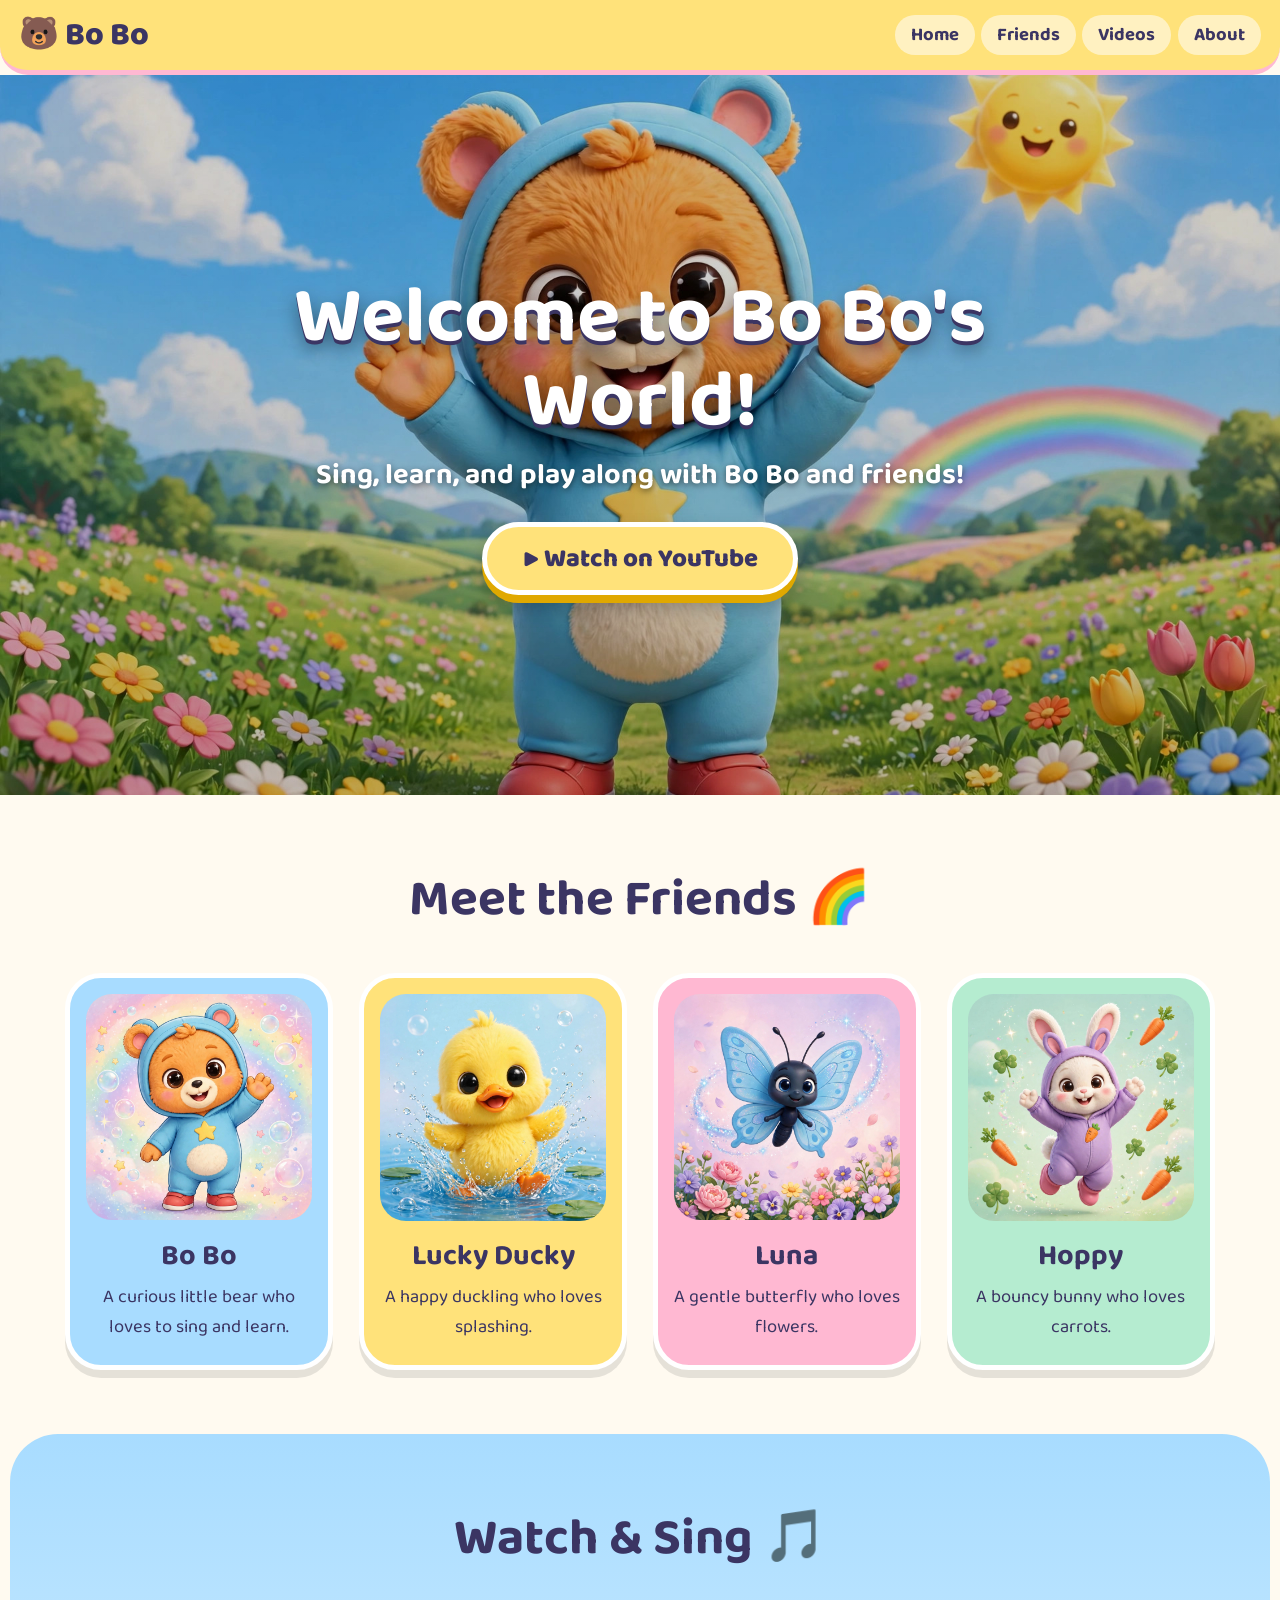
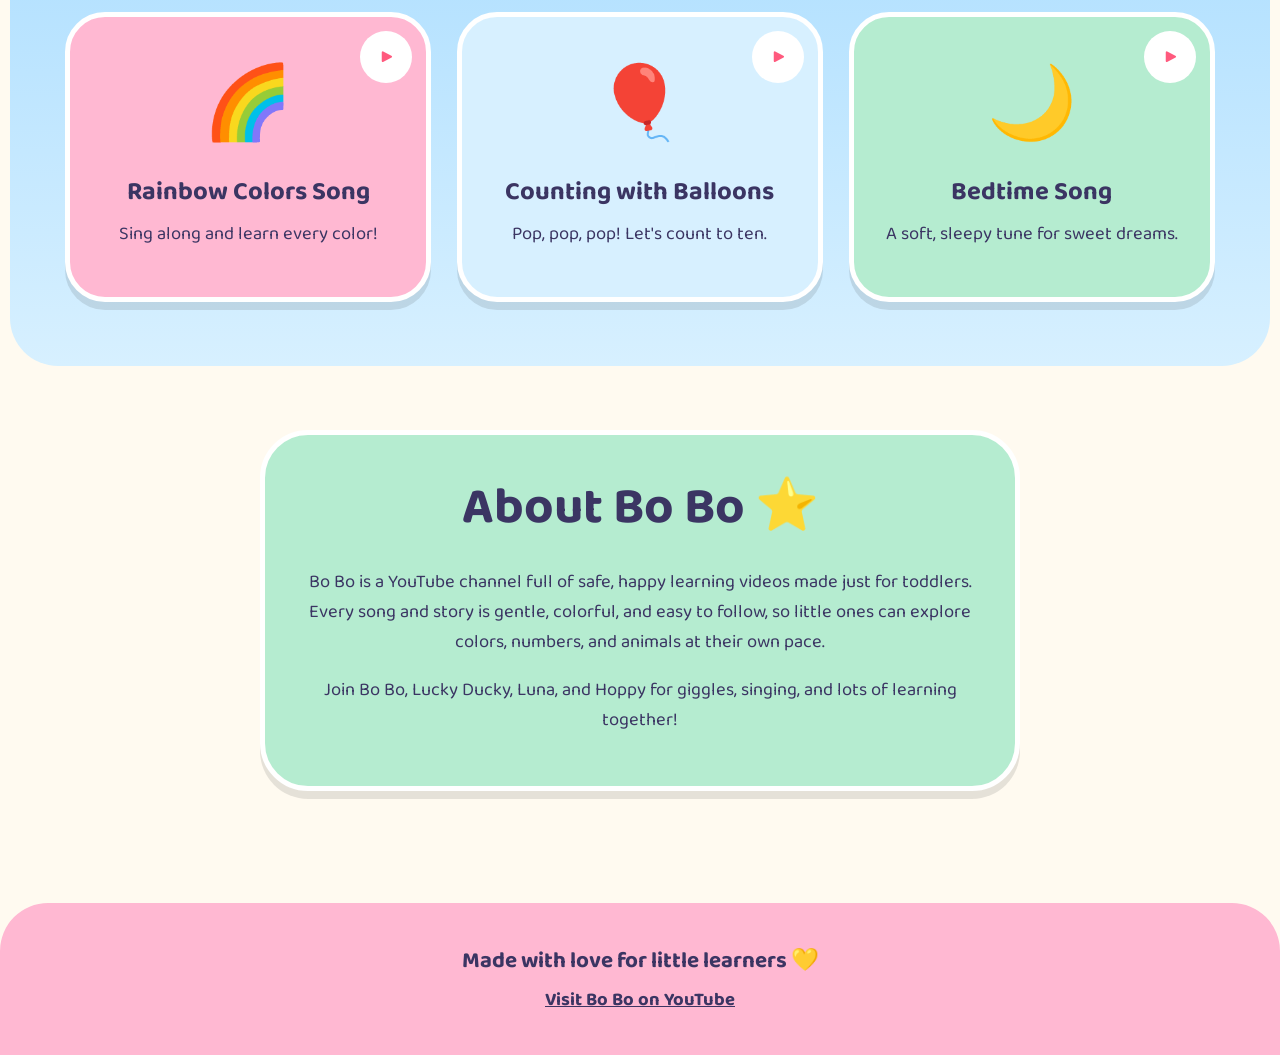
==== index.html @ 6aa61201 "Bo Bo kids channel website v1 Co-Authored-By: Claude Sonnet 5.5 <noreply@anthropic.com>" ====
<!DOCTYPE html>
<html lang="en">
<head>
  <meta charset="UTF-8">
  <meta name="viewport" content="width=device-width, initial-scale=1">
  <title>Bo Bo – Songs, Learning &amp; Fun for Little Ones</title>
  <meta name="description" content="Sing, learn, and play along with Bo Bo and friends! Safe, happy learning videos for toddlers.">
  <link rel="preconnect" href="https://fonts.googleapis.com">
  <link rel="preconnect" href="https://fonts.gstatic.com" crossorigin>
  <link href="https://fonts.googleapis.com/css2?family=Baloo+2:wght@500;700;800&display=swap" rel="stylesheet">
  <link rel="stylesheet" href="styles.css">
</head>
<body>
  <header class="nav">
    <a class="logo" href="#home">🐻 Bo Bo</a>
    <nav>
      <a href="#home">Home</a>
      <a href="#friends">Friends</a>
      <a href="#videos">Videos</a>
      <a href="#about">About</a>
    </nav>
  </header>

  <main>
    <section id="home" class="hero">
      <div class="hero-content">
        <h1>Welcome to Bo Bo's World!</h1>
        <p>Sing, learn, and play along with Bo Bo and friends!</p>
        <a id="hero-btn" class="btn" href="https://www.youtube.com/channel/UCHbtrDedNTomZWwjnlMiWlQ" target="_blank" rel="noopener">▶ Watch on YouTube</a>
      </div>
    </section>

    <section id="friends" class="section">
      <h2>Meet the Friends 🌈</h2>
      <div class="cards">
        <article class="card c-blue">
          <img src="images/bobo-card.jpg" alt="Bo Bo the little bear" loading="lazy">
          <h3>Bo Bo</h3>
          <p>A curious little bear who loves to sing and learn.</p>
        </article>
        <article class="card c-yellow">
          <img src="images/lucky-ducky-card.jpg" alt="Lucky Ducky the duckling" loading="lazy">
          <h3>Lucky Ducky</h3>
          <p>A happy duckling who loves splashing.</p>
        </article>
        <article class="card c-pink">
          <img src="images/luna-card.jpg" alt="Luna the butterfly" loading="lazy">
          <h3>Luna</h3>
          <p>A gentle butterfly who loves flowers.</p>
        </article>
        <article class="card c-mint">
          <img src="images/hoppy-card.jpg" alt="Hoppy the bunny" loading="lazy">
          <h3>Hoppy</h3>
          <p>A bouncy bunny who loves carrots.</p>
        </article>
      </div>
    </section>

    <section id="videos" class="section alt">
      <h2>Watch &amp; Sing 🎵</h2>
      <div class="videos">
        <a class="video v-pink" href="https://www.youtube.com/channel/UCHbtrDedNTomZWwjnlMiWlQ" target="_blank" rel="noopener">
          <span class="play">▶</span>
          <span class="emoji">🌈</span>
          <h3>Rainbow Colors Song</h3>
          <p>Sing along and learn every color!</p>
        </a>
        <a class="video v-blue" href="https://www.youtube.com/channel/UCHbtrDedNTomZWwjnlMiWlQ" target="_blank" rel="noopener">
          <span class="play">▶</span>
          <span class="emoji">🎈</span>
          <h3>Counting with Balloons</h3>
          <p>Pop, pop, pop! Let's count to ten.</p>
        </a>
        <a class="video v-mint" href="https://www.youtube.com/channel/UCHbtrDedNTomZWwjnlMiWlQ" target="_blank" rel="noopener">
          <span class="play">▶</span>
          <span class="emoji">🌙</span>
          <h3>Bedtime Song</h3>
          <p>A soft, sleepy tune for sweet dreams.</p>
        </a>
      </div>
    </section>

    <section id="about" class="section">
      <div class="about">
        <h2>About Bo Bo ⭐</h2>
        <p>Bo Bo is a YouTube channel full of safe, happy learning videos made just for toddlers. Every song and story is gentle, colorful, and easy to follow, so little ones can explore colors, numbers, and animals at their own pace.</p>
        <p>Join Bo Bo, Lucky Ducky, Luna, and Hoppy for giggles, singing, and lots of learning together!</p>
      </div>
    </section>
  </main>

  <footer>
    <p>Made with love for little learners 💛</p>
    <a href="https://www.youtube.com/channel/UCHbtrDedNTomZWwjnlMiWlQ" target="_blank" rel="noopener">Visit Bo Bo on YouTube</a>
  </footer>

  <script src="script.js"></script>
</body>
</html>
---- styles.css ----
:root {
  --sky: #a8dcff;
  --sun: #ffe27a;
  --pink: #ffb8d2;
  --mint: #b5ecd0;
  --ink: #3b3563;
  --font: 'Baloo 2', 'Baloo', 'Comic Sans MS', 'Chalkboard SE', sans-serif;
}

* { box-sizing: border-box; }
html { scroll-behavior: smooth; scroll-padding-top: 80px; }

body {
  margin: 0;
  font-family: var(--font);
  font-size: 1.15rem;
  color: var(--ink);
  background: #fffaf0;
}

img { max-width: 100%; display: block; }

/* Nav */
.nav {
  position: sticky; top: 0; z-index: 10;
  display: flex; align-items: center; justify-content: space-between;
  flex-wrap: wrap; gap: .5rem;
  padding: .6rem 1.2rem;
  background: var(--sun);
  border-bottom: 5px solid var(--pink);
  border-radius: 0 0 28px 28px;
}
.logo {
  font-size: 2rem; font-weight: 800; color: var(--ink); text-decoration: none;
}
.nav nav { display: flex; gap: .4rem; flex-wrap: wrap; }
.nav nav a {
  color: var(--ink); text-decoration: none; font-weight: 700;
  padding: .3rem 1rem; border-radius: 999px; background: #fff8;
  transition: transform .2s, background .2s;
}
.nav nav a:hover { background: var(--mint); transform: scale(1.1) rotate(-3deg); }

/* Hero */
.hero {
  min-height: 80vh;
  display: flex; align-items: center; justify-content: center;
  text-align: center;
  padding: 3rem 1.2rem;
  background: linear-gradient(#0000002a, #00000040), url('images/bobo-hero.jpg') center / cover no-repeat;
  color: #fff;
}
.hero-content { max-width: 760px; }
.hero h1 {
  margin: 0 0 .5rem;
  font-size: clamp(2.4rem, 8vw, 5rem);
  line-height: 1.05;
  text-shadow: 0 4px 0 var(--ink), 0 8px 18px #0006;
}
.hero p {
  font-size: clamp(1.2rem, 3.5vw, 1.8rem); font-weight: 700;
  text-shadow: 0 2px 6px #0008; margin: 0 0 1.5rem;
}
.btn {
  display: inline-block;
  font-family: inherit; font-size: 1.6rem; font-weight: 800;
  color: var(--ink); text-decoration: none;
  background: var(--sun);
  padding: .7rem 2.2rem;
  border-radius: 999px;
  border: 5px solid #fff;
  box-shadow: 0 8px 0 #e0a800, 0 12px 20px #0004;
  transition: transform .15s, box-shadow .15s;
}
.btn:hover { transform: translateY(-4px) scale(1.05); }
.btn:active { transform: translateY(6px); box-shadow: 0 2px 0 #e0a800; }

/* Sections */
.section { padding: 4rem 1.2rem; text-align: center; }
.section.alt { background: linear-gradient(var(--sky), #d7f0ff); border-radius: 48px; margin: 0 .6rem; }
.section h2 { font-size: clamp(2rem, 6vw, 3.2rem); margin: 0 0 2rem; }

.cards, .videos {
  display: grid; gap: 1.6rem; max-width: 1150px; margin: 0 auto;
  grid-template-columns: repeat(auto-fit, minmax(240px, 1fr));
}

.card {
  padding: 1rem 1rem 1.4rem;
  border-radius: 36px;
  border: 5px solid #fff;
  box-shadow: 0 8px 0 #0000001a;
  transition: transform .25s, box-shadow .25s;
  animation: float 4s ease-in-out infinite;
}
.card:nth-child(2) { animation-delay: -1s; }
.card:nth-child(3) { animation-delay: -2s; }
.card:nth-child(4) { animation-delay: -3s; }
.card img { border-radius: 26px; width: 100%; aspect-ratio: 1; object-fit: cover; }
.card h3 { font-size: 1.8rem; margin: .8rem 0 .2rem; }
.card p { margin: 0; }
.card:hover {
  animation-play-state: paused;
  transform: translateY(-12px) rotate(-3deg) scale(1.04);
  box-shadow: 0 18px 0 #0000001a;
}
.card:nth-child(even):hover { transform: translateY(-12px) rotate(3deg) scale(1.04); }
.c-blue { background: var(--sky); }
.c-yellow { background: var(--sun); }
.c-pink { background: var(--pink); }
.c-mint { background: var(--mint); }

@keyframes float {
  0%, 100% { translate: 0 0; }
  50% { translate: 0 -8px; }
}

/* Videos */
.video {
  position: relative; display: block;
  padding: 2rem 1.2rem; color: var(--ink); text-decoration: none;
  border-radius: 40px; border: 5px solid #fff;
  box-shadow: 0 8px 0 #0000001a;
  transition: transform .25s;
}
.video:hover { transform: translateY(-8px) rotate(2deg) scale(1.03); }
.video .emoji { font-size: 4.5rem; display: block; }
.video h3 { font-size: 1.6rem; margin: .4rem 0; }
.video p { margin: 0 0 1rem; }
.play {
  position: absolute; top: 14px; right: 14px;
  width: 52px; height: 52px; border-radius: 50%;
  background: #fff; display: grid; place-items: center;
  font-size: 1.3rem; color: #ff5a7e;
}
.v-pink { background: var(--pink); }
.v-blue { background: #d7f0ff; }
.v-mint { background: var(--mint); }

/* About */
.about {
  max-width: 760px; margin: 0 auto; padding: 2rem 1.6rem;
  background: var(--mint); border-radius: 48px; border: 5px solid #fff;
  box-shadow: 0 8px 0 #0000001a;
}
.about h2 { margin-bottom: 1rem; }

/* Footer */
footer {
  text-align: center; padding: 2.5rem 1rem;
  background: var(--pink); margin-top: 3rem;
  border-radius: 48px 48px 0 0; font-weight: 700;
}
footer p { margin: 0 0 .4rem; font-size: 1.4rem; }
footer a { color: var(--ink); }

/* Confetti */
.confetti {
  position: fixed; top: 0; left: 0; z-index: 100; pointer-events: none;
  width: 12px; height: 12px; border-radius: 3px;
}

@media (max-width: 560px) {
  .nav { justify-content: center; }
  .btn { font-size: 1.3rem; padding: .6rem 1.6rem; }
}

@media (prefers-reduced-motion: reduce) {
  html { scroll-behavior: auto; }
  .card { animation: none; }
}
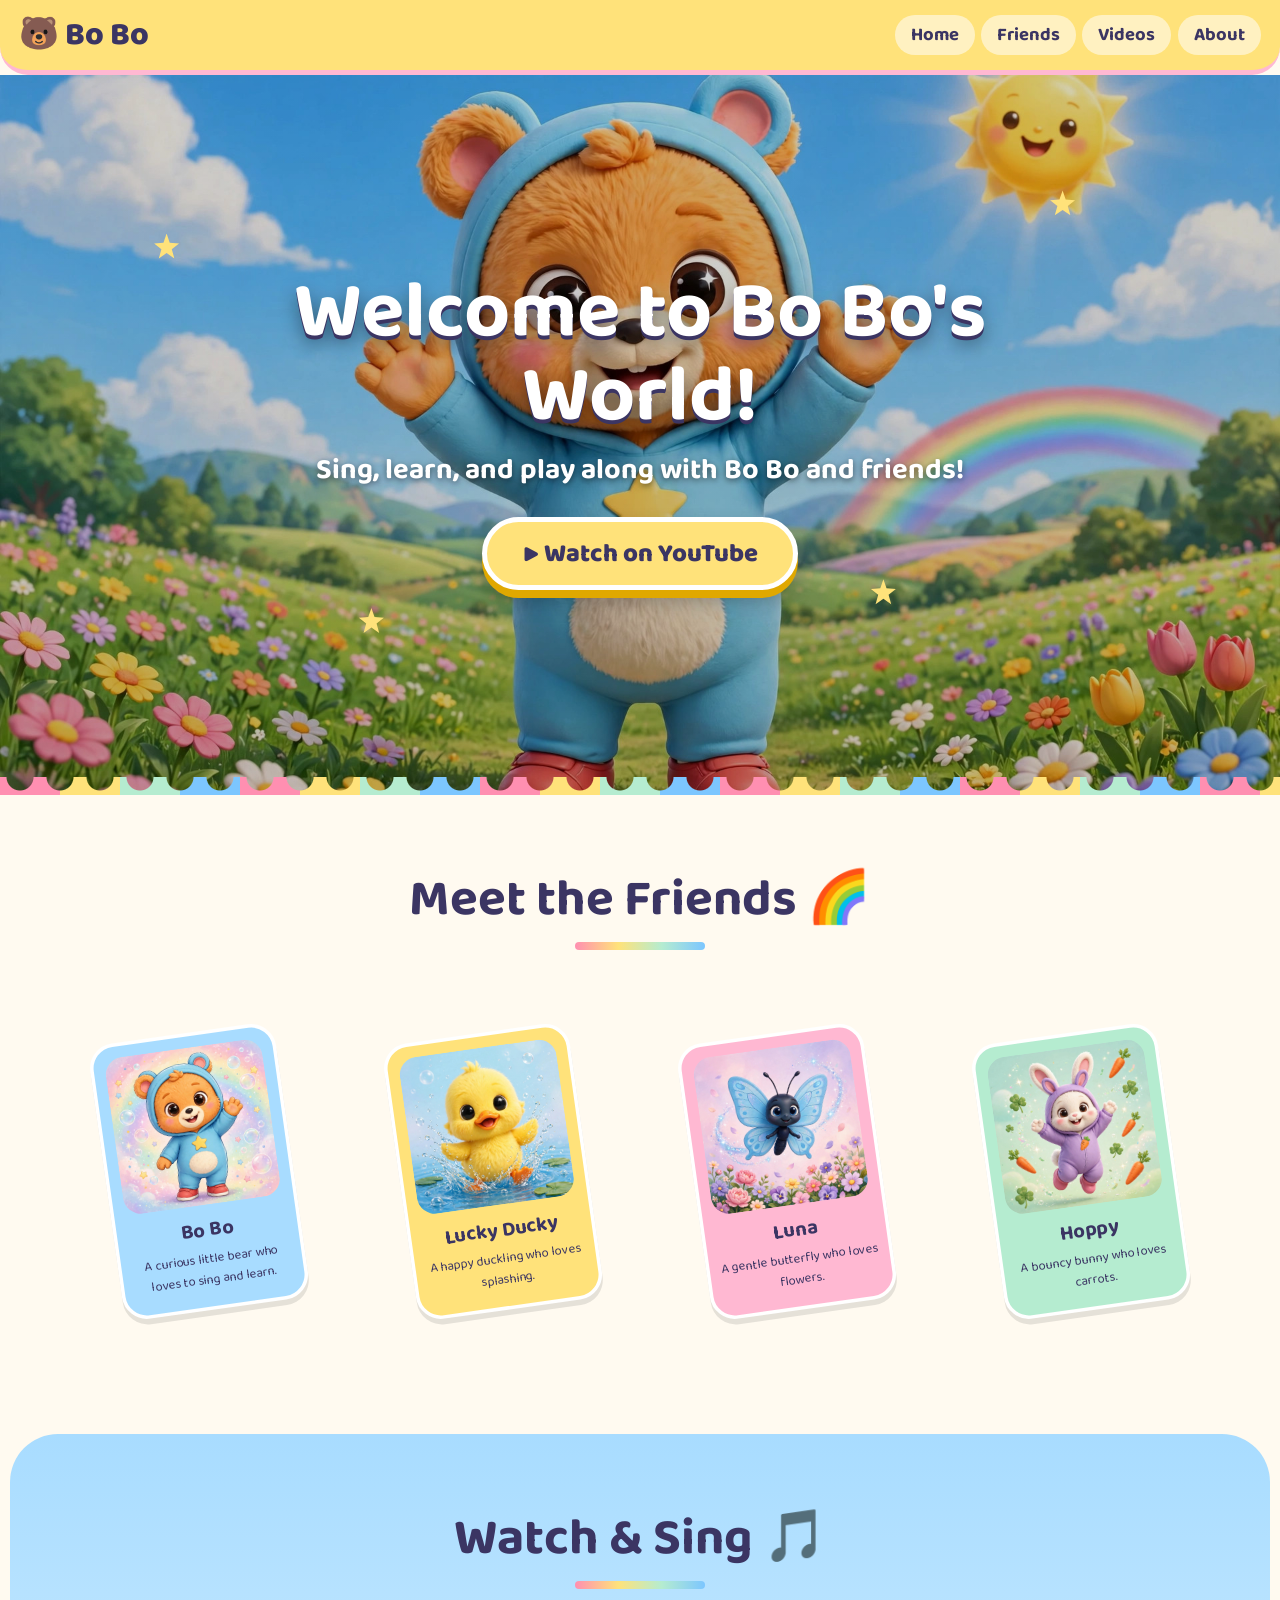
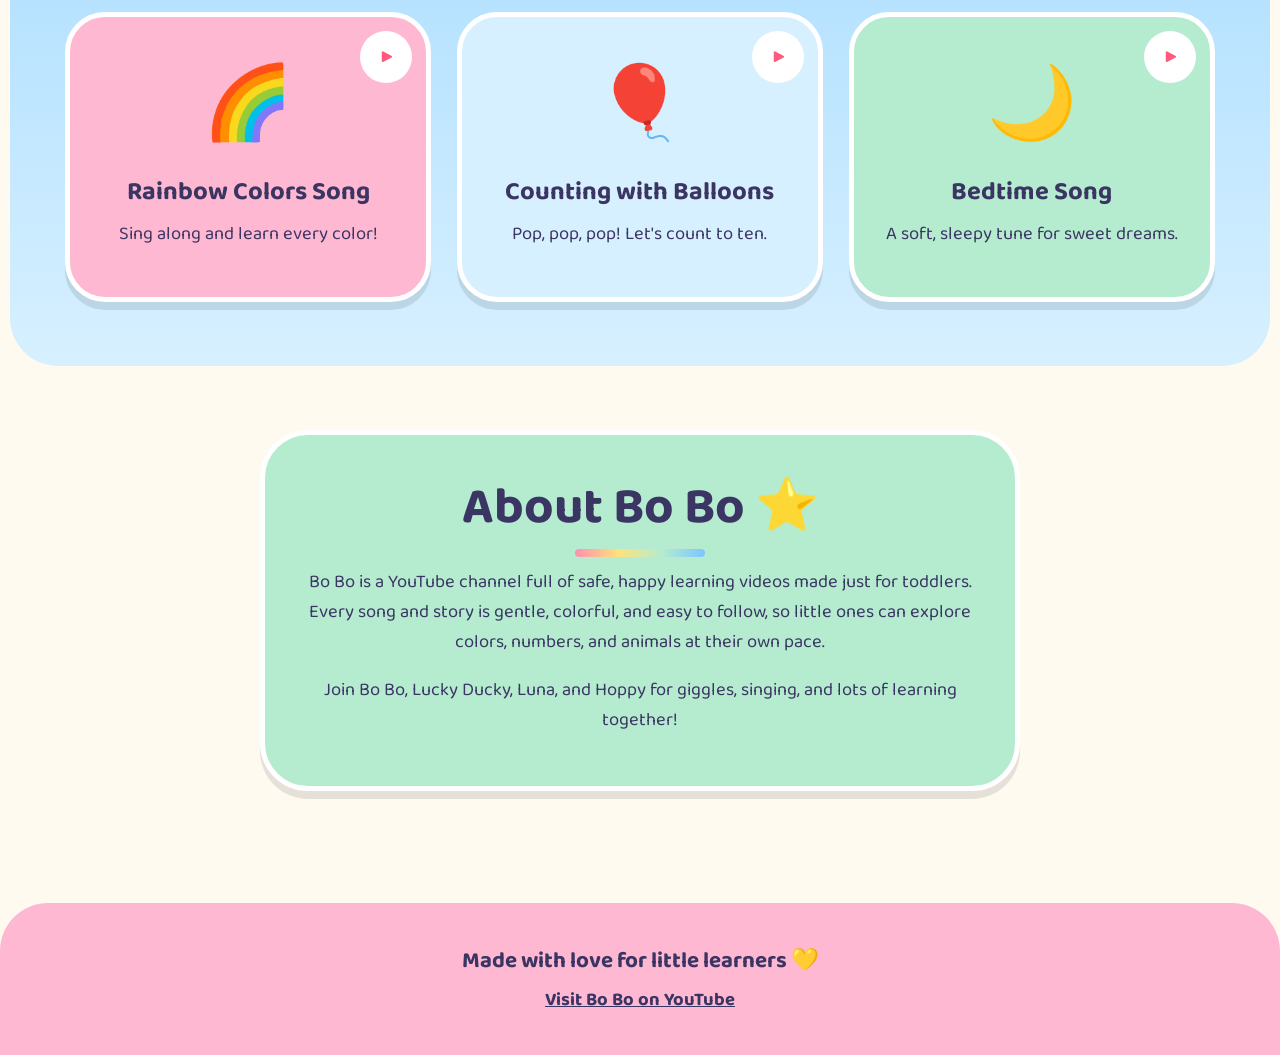
==== commit 4add71d8: "UI animation upgrade + mobile nav fit Co-Authored-By: Claude Sonnet 5.5 <noreply@anthropic.com>" ====
--- a/index.html
+++ b/index.html
@@ -9,6 +9,7 @@
   <link rel="preconnect" href="https://fonts.gstatic.com" crossorigin>
   <link href="https://fonts.googleapis.com/css2?family=Baloo+2:wght@500;700;800&display=swap" rel="stylesheet">
   <link rel="stylesheet" href="styles.css">
+  <script>document.documentElement.classList.add('js');</script>
 </head>
 <body>
   <header class="nav">
@@ -23,6 +24,21 @@
 
   <main>
     <section id="home" class="hero">
+      <div class="shapes" aria-hidden="true">
+        <span class="cloud" style="--top:8%;--dur:70s;--delay:-10s;--s:1"></span>
+        <span class="cloud" style="--top:38%;--dur:95s;--delay:-55s;--s:.7"></span>
+        <span class="cloud" style="--top:62%;--dur:80s;--delay:-30s;--s:.85"></span>
+        <span class="star" style="--x:12%;--y:22%;--dur:3s;--delay:-.4s"></span>
+        <span class="star" style="--x:82%;--y:16%;--dur:3.6s;--delay:-1.4s"></span>
+        <span class="star" style="--x:68%;--y:70%;--dur:2.8s;--delay:-2s"></span>
+        <span class="star" style="--x:28%;--y:74%;--dur:3.3s;--delay:-.9s"></span>
+        <span class="bubble" style="--x:8%;--size:34px;--dur:11s;--delay:-2s"></span>
+        <span class="bubble" style="--x:24%;--size:20px;--dur:8s;--delay:-6s"></span>
+        <span class="bubble" style="--x:46%;--size:44px;--dur:13s;--delay:-9s"></span>
+        <span class="bubble" style="--x:63%;--size:24px;--dur:9s;--delay:-4s"></span>
+        <span class="bubble" style="--x:80%;--size:38px;--dur:12s;--delay:-7s"></span>
+        <span class="bubble" style="--x:93%;--size:18px;--dur:7s;--delay:-1s"></span>
+      </div>
       <div class="hero-content">
         <h1>Welcome to Bo Bo's World!</h1>
         <p>Sing, learn, and play along with Bo Bo and friends!</p>
--- a/styles.css
+++ b/styles.css
@@ -16,6 +16,7 @@
   font-size: 1.15rem;
   color: var(--ink);
   background: #fffaf0;
+  overflow-x: hidden;
 }
 
 img { max-width: 100%; display: block; }
@@ -32,14 +33,24 @@
 }
 .logo {
   font-size: 2rem; font-weight: 800; color: var(--ink); text-decoration: none;
+  display: inline-block; transform-origin: 50% 90%;
+  animation: logo-bounce 3.6s ease-in-out infinite;
+}
+@keyframes logo-bounce {
+  0%, 50%, 100% { transform: none; }
+  10% { transform: translateY(-7px) rotate(-5deg); }
+  20% { transform: translateY(0) rotate(4deg); }
+  30% { transform: translateY(-3px) rotate(-3deg); }
+  40% { transform: rotate(2deg); }
 }
 .nav nav { display: flex; gap: .4rem; flex-wrap: wrap; }
 .nav nav a {
   color: var(--ink); text-decoration: none; font-weight: 700;
   padding: .3rem 1rem; border-radius: 999px; background: #fff8;
-  transition: transform .2s, background .2s;
+  transition: transform .2s cubic-bezier(.34,1.56,.64,1), background .2s;
 }
 .nav nav a:hover { background: var(--mint); transform: scale(1.1) rotate(-3deg); }
+.nav nav a:active { transform: scale(.92, .85); }
 
 /* Hero */
 .hero {
@@ -47,10 +58,78 @@
   display: flex; align-items: center; justify-content: center;
   text-align: center;
   padding: 3rem 1.2rem;
+  position: relative; overflow: hidden; isolation: isolate;
+  color: #fff;
+  --py: 0px;
+}
+/* Background lives on its own layer so it can drift (parallax) on the compositor */
+.hero::before {
+  content: ''; position: absolute; inset: -50px 0; z-index: -2;
   background: linear-gradient(#0000002a, #00000040), url('images/bobo-hero.jpg') center / cover no-repeat;
-  color: #fff;
-}
-.hero-content { max-width: 760px; }
+  transform: translate3d(0, var(--py), 0);
+  will-change: transform;
+}
+/* Animated scalloped rainbow edge */
+.hero::after {
+  content: ''; position: absolute; left: 0; bottom: 0; z-index: 1; pointer-events: none;
+  width: calc(100% + 240px); height: 18px;
+  background: repeating-linear-gradient(90deg, #ff8fb1 0 60px, #ffe27a 60px 120px, #b5ecd0 120px 180px, #7cc6ff 180px 240px);
+  -webkit-mask: radial-gradient(circle at 20px 0, #0000 13px, #000 14px) 0 0 / 40px 100%;
+  mask: radial-gradient(circle at 20px 0, #0000 13px, #000 14px) 0 0 / 40px 100%;
+  animation: rainbow-slide 6s linear infinite;
+}
+@keyframes rainbow-slide { to { transform: translateX(-240px); } }
+.hero-content { max-width: 760px; position: relative; z-index: 1; }
+
+/* Page-load entrance */
+.hero h1, .hero p, .hero .btn { animation: pop-in .9s cubic-bezier(.34,1.56,.64,1) backwards; }
+.hero h1 { animation-delay: .1s; }
+.hero p { animation-delay: .4s; }
+.hero .btn { animation-delay: .7s; }
+@keyframes pop-in {
+  0% { opacity: 0; transform: translateY(40px) scale(.4); }
+  60% { opacity: 1; transform: translateY(-10px) scale(1.08); }
+  80% { transform: translateY(4px) scale(.97); }
+  100% { opacity: 1; transform: none; }
+}
+
+/* Floating decorations */
+.shapes { position: absolute; inset: 0; z-index: -1; pointer-events: none; overflow: hidden; }
+.shapes span { position: absolute; display: block; }
+.cloud {
+  top: var(--top); left: -220px; width: 120px; height: 40px;
+  background: #fff; border-radius: 40px; opacity: .85;
+  scale: var(--s);
+  animation: cloud-drift var(--dur) linear var(--delay) infinite;
+}
+.cloud::before, .cloud::after { content: ''; position: absolute; background: #fff; border-radius: 50%; }
+.cloud::before { width: 55px; height: 55px; left: 18px; top: -26px; }
+.cloud::after { width: 42px; height: 42px; left: 60px; top: -18px; }
+@keyframes cloud-drift { to { transform: translateX(calc(100vw + 440px)); } }
+.star {
+  left: var(--x); top: var(--y); width: 26px; height: 26px;
+  background: var(--sun);
+  clip-path: polygon(50% 0, 62% 35%, 98% 38%, 70% 60%, 80% 96%, 50% 75%, 20% 96%, 30% 60%, 2% 38%, 38% 35%);
+  animation: twinkle var(--dur) ease-in-out var(--delay) infinite;
+}
+@keyframes twinkle {
+  0%, 100% { transform: scale(.7) rotate(0deg); opacity: .6; }
+  50% { transform: scale(1.15) rotate(20deg); opacity: 1; }
+}
+.bubble {
+  left: var(--x); bottom: -60px; width: var(--size); height: var(--size);
+  border-radius: 50%;
+  background: radial-gradient(circle at 30% 30%, #fffc, #ffffff33 60%, #a8dcff55);
+  border: 2px solid #fff9;
+  animation: bubble-rise var(--dur) ease-in var(--delay) infinite;
+}
+@keyframes bubble-rise {
+  0% { transform: translate3d(0, 0, 0); opacity: 0; }
+  10% { opacity: 1; }
+  50% { transform: translate3d(14px, -45vh, 0); }
+  90% { opacity: 1; }
+  100% { transform: translate3d(-10px, -95vh, 0); opacity: 0; }
+}
 .hero h1 {
   margin: 0 0 .5rem;
   font-size: clamp(2.4rem, 8vw, 5rem);
@@ -70,15 +149,37 @@
   border-radius: 999px;
   border: 5px solid #fff;
   box-shadow: 0 8px 0 #e0a800, 0 12px 20px #0004;
-  transition: transform .15s, box-shadow .15s;
+  position: relative; overflow: hidden;
+  transition: transform .2s cubic-bezier(.34,1.56,.64,1), box-shadow .15s;
 }
 .btn:hover { transform: translateY(-4px) scale(1.05); }
-.btn:active { transform: translateY(6px); box-shadow: 0 2px 0 #e0a800; }
+.btn:active { transform: translateY(6px) scale(1.06, .88); box-shadow: 0 2px 0 #e0a800; }
+/* Shine sweep: idles every few seconds, sweeps faster on hover */
+.btn::after {
+  content: ''; position: absolute; top: 0; left: 0; width: 45%; height: 100%;
+  background: linear-gradient(105deg, #fff0, #fffb, #fff0);
+  transform: translateX(-160%) skewX(-20deg);
+  animation: shine 4s ease-in-out 1.6s infinite;
+  pointer-events: none;
+}
+.btn:hover::after { animation: shine .8s ease-in-out infinite; }
+@keyframes shine {
+  0% { transform: translateX(-160%) skewX(-20deg); }
+  40%, 100% { transform: translateX(380%) skewX(-20deg); }
+}
 
 /* Sections */
 .section { padding: 4rem 1.2rem; text-align: center; }
 .section.alt { background: linear-gradient(var(--sky), #d7f0ff); border-radius: 48px; margin: 0 .6rem; }
-.section h2 { font-size: clamp(2rem, 6vw, 3.2rem); margin: 0 0 2rem; }
+.section h2 { font-size: clamp(2rem, 6vw, 3.2rem); margin: 0 0 2rem; position: relative; }
+/* Rainbow underline that draws in when the heading is revealed */
+.section h2::after {
+  content: ''; position: absolute; left: 50%; bottom: -.55rem; width: 130px; height: 8px; margin-left: -65px;
+  border-radius: 8px;
+  background: linear-gradient(90deg, #ff8fb1, #ffe27a, #b5ecd0, #7cc6ff);
+  transform: scaleX(0); transition: transform .8s cubic-bezier(.34,1.56,.64,1) .35s;
+}
+.section h2.visible::after, html:not(.js) .section h2::after { transform: scaleX(1); }
 
 .cards, .videos {
   display: grid; gap: 1.6rem; max-width: 1150px; margin: 0 auto;
@@ -160,12 +261,52 @@
   width: 12px; height: 12px; border-radius: 3px;
 }
 
+/* Scroll reveal (only hidden when JS is running) */
+.js .reveal {
+  opacity: 0; translate: 0 36px; scale: .92;
+  transition: opacity .6s ease var(--d, 0s), translate .8s cubic-bezier(.34,1.56,.64,1) var(--d, 0s), scale .8s cubic-bezier(.34,1.56,.64,1) var(--d, 0s);
+}
+.js .reveal.visible { opacity: 1; translate: 0 0; scale: 1; rotate: 0deg; }
+/* Cards already float with `translate`, so they pop in with scale + rotate instead */
+.js .card.reveal {
+  translate: none; rotate: -8deg; scale: .7;
+  transition: transform .25s, box-shadow .25s,
+    opacity .6s ease var(--d, 0s), scale .8s cubic-bezier(.34,1.56,.64,1) var(--d, 0s), rotate .8s cubic-bezier(.34,1.56,.64,1) var(--d, 0s);
+}
+.js .card.reveal.visible { translate: none; }
+.js .video.reveal {
+  transition: transform .25s,
+    opacity .6s ease var(--d, 0s), translate .8s cubic-bezier(.34,1.56,.64,1) var(--d, 0s), scale .8s cubic-bezier(.34,1.56,.64,1) var(--d, 0s);
+}
+
+/* Tap wiggle (class toggled by script.js) */
+.wiggle { animation: wiggle .55s ease-in-out; }
+@keyframes wiggle {
+  0%, 100% { transform: none; }
+  20% { transform: rotate(-8deg) scale(1.06); }
+  40% { transform: rotate(7deg) scale(1.06); }
+  60% { transform: rotate(-5deg); }
+  80% { transform: rotate(3deg); }
+}
+.video .emoji { transform-origin: 50% 70%; }
+
 @media (max-width: 560px) {
   .nav { justify-content: center; }
+  .nav nav { flex-wrap: nowrap; gap: .3rem; }
+  .nav nav a { padding: .25rem .65rem; font-size: 1rem; white-space: nowrap; }
+  .logo { font-size: 1.7rem; }
   .btn { font-size: 1.3rem; padding: .6rem 1.6rem; }
 }
 
 @media (prefers-reduced-motion: reduce) {
   html { scroll-behavior: auto; }
   .card { animation: none; }
-}
+  *, *::before, *::after {
+    animation: none !important;
+    transition: none !important;
+  }
+  .js .reveal, .js .card.reveal { opacity: 1; translate: none; scale: none; rotate: none; }
+  .section h2::after { transform: scaleX(1); }
+  .hero::before { transform: none; will-change: auto; }
+  .cloud, .bubble { display: none; }
+}
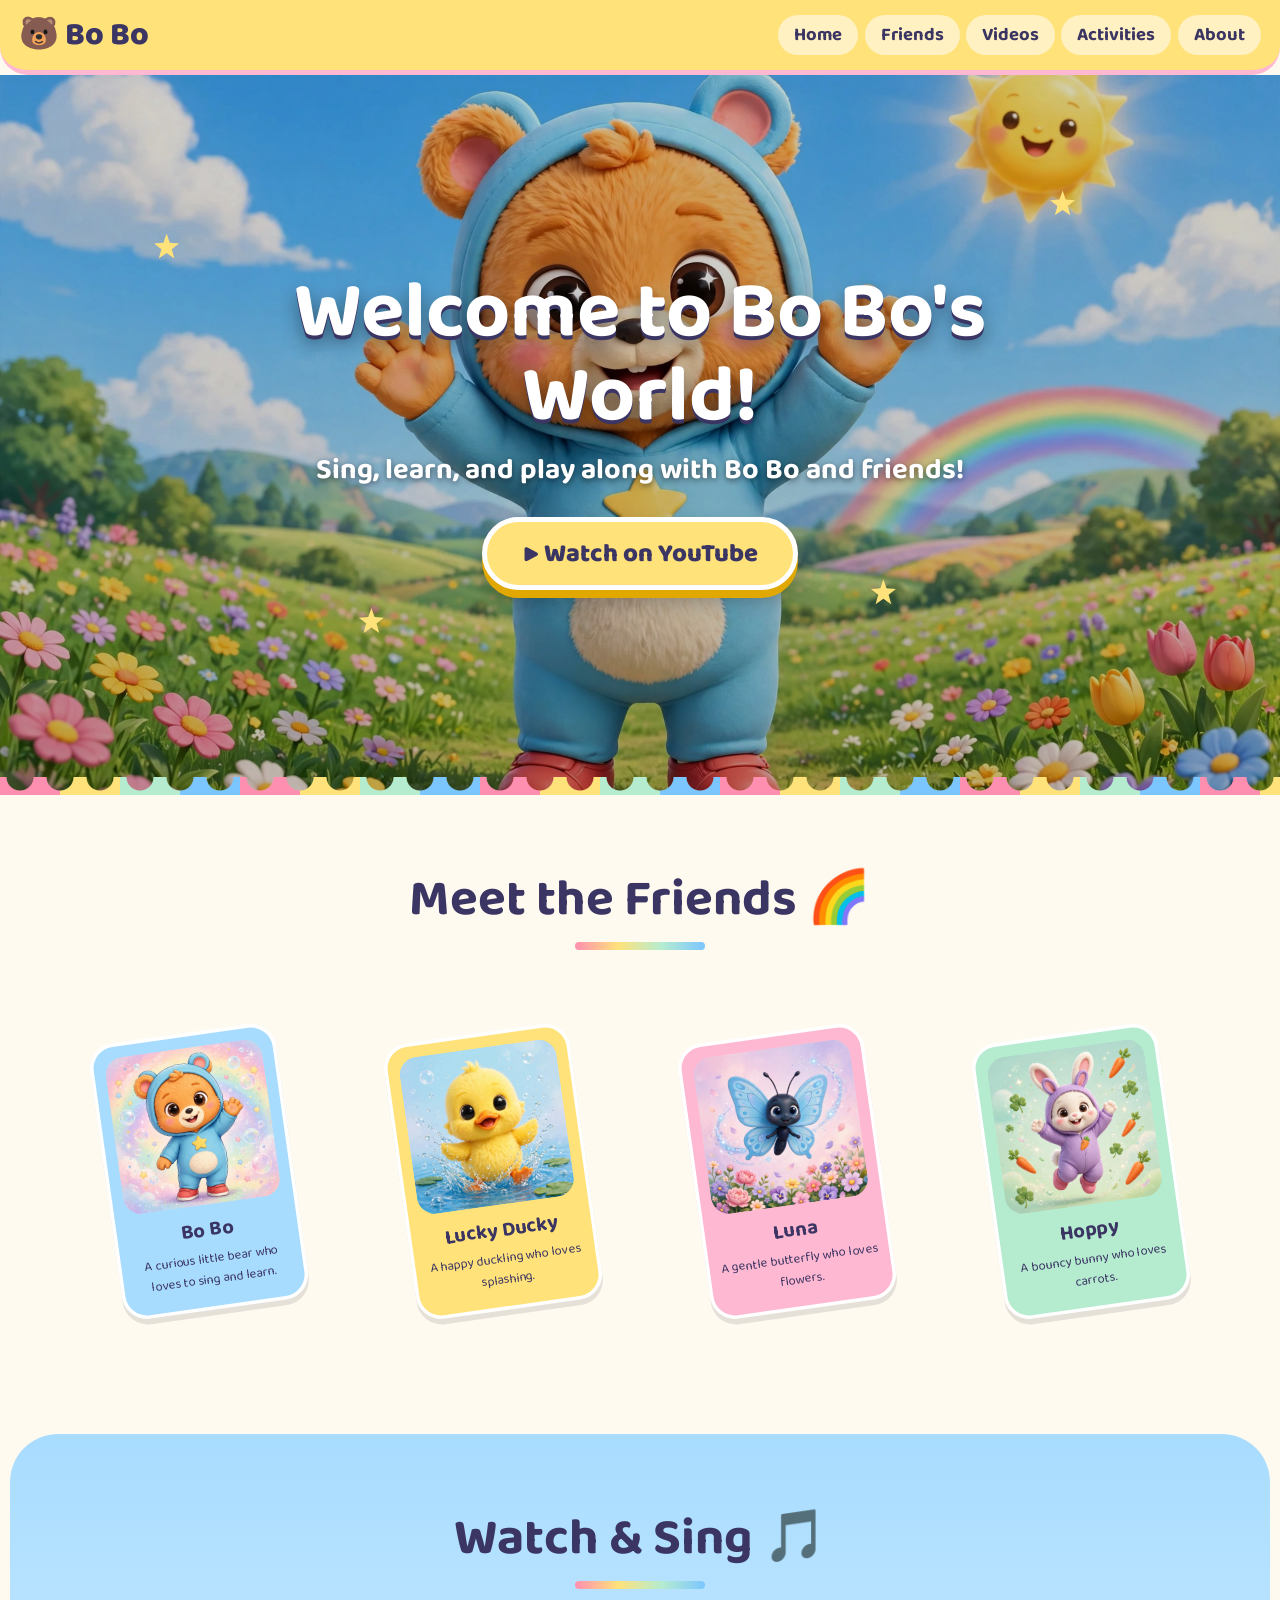
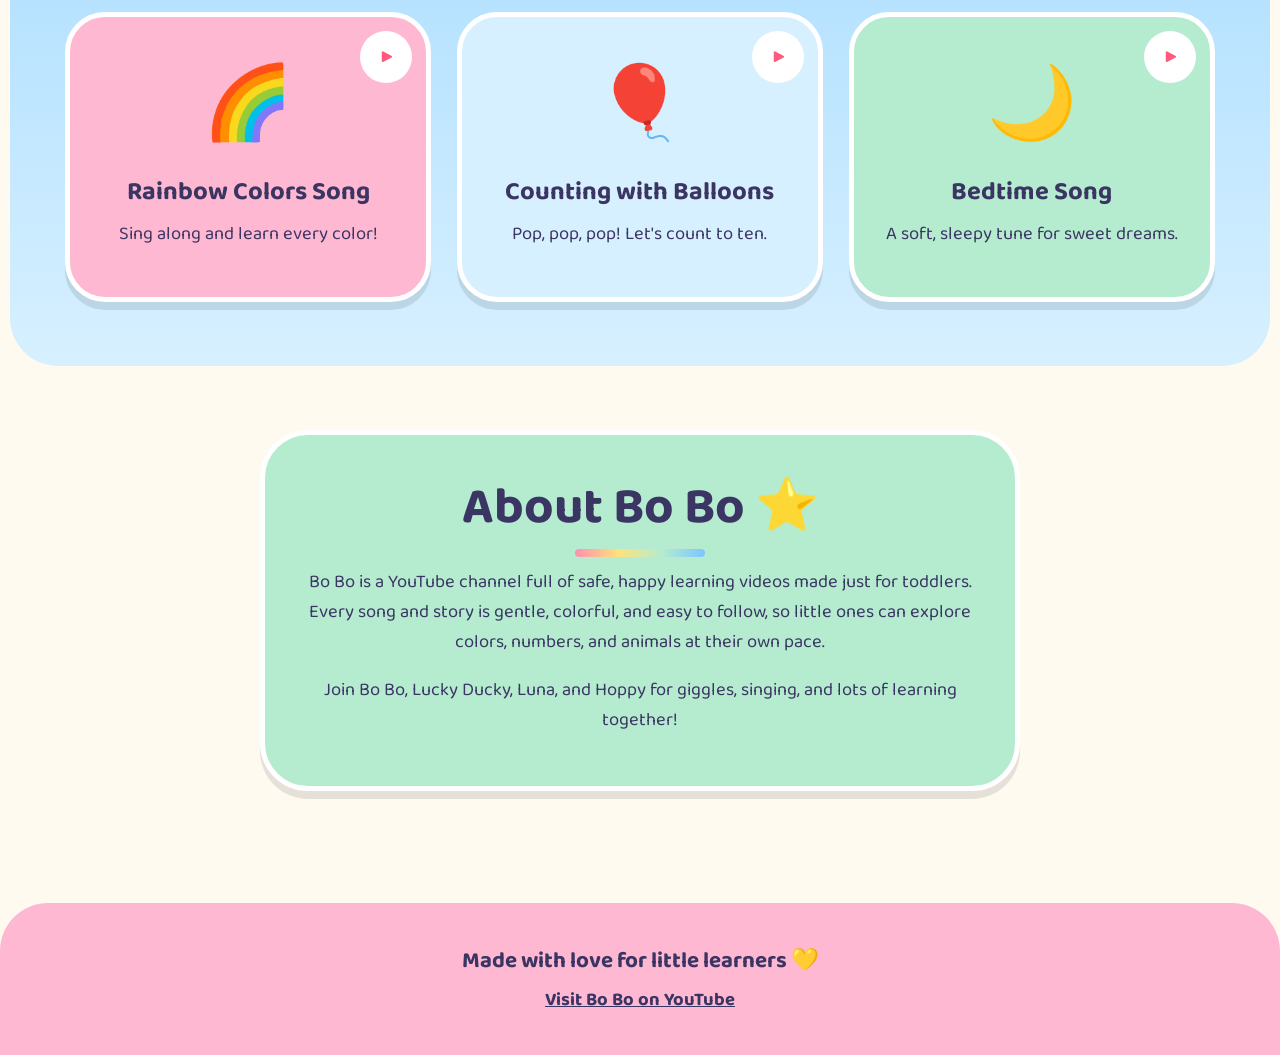
==== commit a3c2080a: "Add Activities section: ABC letters and coloring pages - activities/index.html: activity hub with bi" ====
--- a/index.html
+++ b/index.html
@@ -18,6 +18,7 @@
       <a href="#home">Home</a>
       <a href="#friends">Friends</a>
       <a href="#videos">Videos</a>
+      <a href="activities/">Activities</a>
       <a href="#about">About</a>
     </nav>
   </header>
--- a/styles.css
+++ b/styles.css
@@ -310,3 +310,132 @@
   .hero::before { transform: none; will-change: auto; }
   .cloud, .bubble { display: none; }
 }
+
+/* =====================================================
+   Activities (activities/*.html)
+   ===================================================== */
+.act-bg { position: fixed; inset: 0; z-index: -1; pointer-events: none; overflow: hidden; }
+.act-bg span { position: absolute; display: block; }
+.act-bg .cloud { background: #fff; }
+.act-bg .star { background: var(--sun); }
+.act-main { max-width: 1000px; margin: 0 auto; padding: 1.6rem 1rem 1rem; text-align: center; }
+.act-title { font-size: clamp(2rem, 7vw, 3.4rem); margin: .2rem 0 .3rem; text-shadow: 0 3px 0 #fff; }
+.act-sub { margin: 0 0 1.4rem; font-weight: 700; }
+.act-back { display: inline-block; margin-bottom: .6rem; color: var(--ink); font-weight: 800; text-decoration: none; background: #fff9; padding: .2rem 1rem; border-radius: 999px; }
+.act-back:hover { background: var(--mint); }
+
+/* Activity cards */
+.act-cards { display: grid; gap: 1.6rem; grid-template-columns: repeat(auto-fit, minmax(280px, 1fr)); margin: 1.5rem auto; }
+.act-card {
+  display: block; padding: 2rem 1.2rem 1.8rem; color: var(--ink); text-decoration: none;
+  border-radius: 44px; border: 5px solid #fff; box-shadow: 0 8px 0 #0000001a;
+  animation: float 4s ease-in-out infinite;
+  transition: transform .25s, box-shadow .25s;
+}
+.act-card:nth-child(2) { animation-delay: -2s; }
+.act-card:hover, .act-card:focus-visible { animation-play-state: paused; transform: translateY(-10px) rotate(-2deg) scale(1.03); box-shadow: 0 18px 0 #0000001a; }
+.act-card .big { font-size: 5rem; line-height: 1.1; display: block; }
+.act-card h2 { font-size: 2.2rem; margin: .3rem 0; }
+.act-card p { margin: 0 0 1rem; }
+.act-card .btn { font-size: 1.3rem; padding: .4rem 1.6rem; pointer-events: none; }
+
+/* Toolbar: tabs + toggles */
+.act-bar { display: flex; flex-wrap: wrap; gap: .6rem; justify-content: center; margin: 0 0 1.2rem; }
+.act-btn {
+  font-family: inherit; font-size: 1.2rem; font-weight: 800; color: var(--ink);
+  background: #fff; border: 4px solid #fff; border-radius: 999px; padding: .35rem 1.2rem;
+  box-shadow: 0 5px 0 #0000001f; cursor: pointer; min-height: 48px;
+  transition: transform .15s cubic-bezier(.34,1.56,.64,1), background .15s;
+}
+.act-btn:hover { transform: translateY(-2px) scale(1.05); }
+.act-btn:active { transform: translateY(3px) scale(.96); box-shadow: 0 1px 0 #0000001f; }
+.act-btn[aria-pressed="true"], .act-btn.on { background: var(--sun); }
+.act-btn:disabled { opacity: .45; cursor: default; transform: none; }
+.act-btn:focus-visible, .letter-tile:focus-visible, .swatch:focus-visible, .act-card:focus-visible, .opt:focus-visible { outline: 5px solid var(--ink); outline-offset: 3px; }
+
+/* ABC letter grid */
+.letter-grid { display: grid; gap: .7rem; grid-template-columns: repeat(auto-fill, minmax(78px, 1fr)); max-width: 820px; margin: 0 auto; }
+.letter-tile {
+  aspect-ratio: 1; font-family: inherit; font-weight: 800; font-size: clamp(2.2rem, 9vw, 3.6rem); line-height: 1;
+  color: var(--ink); border: 5px solid #fff; border-radius: 28px; box-shadow: 0 7px 0 #0000001a; cursor: pointer;
+  transition: transform .15s cubic-bezier(.34,1.56,.64,1), box-shadow .15s;
+}
+.letter-tile:nth-child(6n+1) { background: var(--sky); }
+.letter-tile:nth-child(6n+2) { background: var(--sun); }
+.letter-tile:nth-child(6n+3) { background: var(--pink); }
+.letter-tile:nth-child(6n+4) { background: var(--mint); }
+.letter-tile:nth-child(6n+5) { background: #d9c8ff; }
+.letter-tile:nth-child(6n+6) { background: #ffd1a8; }
+.letter-tile:hover { transform: translateY(-4px) rotate(-3deg) scale(1.06); }
+.letter-tile:active { transform: translateY(4px) scale(.94); box-shadow: 0 2px 0 #0000001a; }
+
+/* Letter stage (modal) */
+.stage { position: fixed; inset: 0; z-index: 50; display: grid; place-items: center; padding: 1rem; background: #3b356399; }
+.stage[hidden] { display: none; }
+.stage-card {
+  width: min(460px, 100%); padding: 1.2rem 1rem 1.4rem; text-align: center; background: #fffaf0;
+  border: 6px solid #fff; border-radius: 44px; box-shadow: 0 10px 0 #0003;
+  animation: pop-in .5s cubic-bezier(.34,1.56,.64,1);
+}
+.stage-letter { font-size: clamp(6rem, 28vw, 10rem); font-weight: 800; line-height: 1; margin: 0; }
+.stage-pic { font-size: clamp(5rem, 22vw, 8rem); line-height: 1.1; display: block; margin: .2rem 0; }
+.stage-word { font-size: 2rem; font-weight: 800; margin: 0 0 .8rem; }
+.stage-ctrls { display: flex; justify-content: center; gap: .6rem; flex-wrap: wrap; }
+.stage-ctrls .act-btn { font-size: 1.6rem; padding: .2rem 1rem; }
+
+/* Find-the-letter game */
+.game { max-width: 700px; margin: 0 auto; padding: 1.4rem 1rem 1.8rem; background: #fff8; border: 5px solid #fff; border-radius: 44px; }
+.game-prompt { font-size: clamp(1.8rem, 6vw, 2.6rem); font-weight: 800; margin: 0 0 .3rem; }
+.game-score { margin: .2rem 0 1rem; font-weight: 800; min-height: 2rem; letter-spacing: .1em; }
+.opts { display: grid; grid-template-columns: repeat(3, 1fr); gap: .8rem; margin-top: 1.2rem; }
+.opt {
+  aspect-ratio: 1; font-family: inherit; font-weight: 800; font-size: clamp(3.5rem, 18vw, 6.5rem); line-height: 1;
+  color: var(--ink); border: 6px solid #fff; border-radius: 36px; box-shadow: 0 8px 0 #0000001a; cursor: pointer;
+  transition: transform .15s cubic-bezier(.34,1.56,.64,1);
+}
+.opt:nth-child(1) { background: var(--sky); }
+.opt:nth-child(2) { background: var(--pink); }
+.opt:nth-child(3) { background: var(--mint); }
+.opt:hover:not(:disabled) { transform: scale(1.06) rotate(-2deg); }
+.opt:disabled { cursor: default; }
+.opt.yay { background: var(--sun); animation: yay .9s cubic-bezier(.34,1.56,.64,1); }
+.opt.oops { animation: wiggle .55s ease-in-out; }
+@keyframes yay {
+  0% { transform: scale(1); }
+  30% { transform: scale(1.3) rotate(-8deg); }
+  55% { transform: scale(1.15) rotate(7deg); }
+  80% { transform: scale(1.22) rotate(-3deg); }
+  100% { transform: scale(1.15); }
+}
+
+/* Coloring */
+.sheet-tabs { display: flex; flex-wrap: wrap; gap: .5rem; justify-content: center; margin-bottom: 1rem; }
+.sheet-card { max-width: 560px; margin: 0 auto 1rem; padding: .6rem; background: #fff; border: 6px solid #fff; border-radius: 36px; box-shadow: 0 8px 0 #0000001a; }
+.sheet-card svg { display: block; width: 100%; height: auto; touch-action: manipulation; }
+.sheet-card svg[hidden] { display: none; }
+.sheet-card .fill { cursor: pointer; transition: fill .15s; }
+.sheet-card .fill:hover { filter: brightness(.96); }
+.sheet-card .ln { fill: none; stroke: #3b3563; stroke-width: 5; stroke-linecap: round; stroke-linejoin: round; pointer-events: none; }
+.sheet-card .dot { fill: #3b3563; pointer-events: none; }
+.palette { display: grid; grid-template-columns: repeat(6, 1fr); gap: .5rem; max-width: 460px; margin: 0 auto 1rem; }
+.swatch { aspect-ratio: 1; min-height: 44px; border: 4px solid #fff; border-radius: 50%; box-shadow: 0 0 0 2px #3b356333, 0 4px 0 #0000001f; cursor: pointer; transition: transform .15s cubic-bezier(.34,1.56,.64,1); }
+.swatch:hover { transform: scale(1.1); }
+.swatch[aria-pressed="true"] { transform: scale(1.18); box-shadow: 0 0 0 4px var(--ink), 0 4px 0 #0000001f; }
+.pick-note { font-weight: 700; margin: 0 0 .6rem; min-height: 1.6rem; }
+
+@media (max-width: 560px) {
+  .nav nav { flex-wrap: wrap; justify-content: center; }
+  .nav nav a { padding: .2rem .6rem; font-size: .95rem; }
+  .letter-grid { grid-template-columns: repeat(4, 1fr); }
+  .act-btn { font-size: 1.05rem; padding: .3rem .9rem; }
+}
+
+@media print {
+  @page { margin: 1cm; }
+  html, body { background: #fff !important; }
+  .nav, .act-bg, footer, .no-print, .act-title, .act-sub, .act-back { display: none !important; }
+  .act-main { padding: 0; max-width: none; }
+  .sheet-card { border: 0; box-shadow: none; padding: 0; margin: 0; max-width: none; }
+  .sheet-card svg { width: auto; max-width: 100%; max-height: 95vh; margin: 0 auto; }
+  * { -webkit-print-color-adjust: exact; print-color-adjust: exact; }
+}
